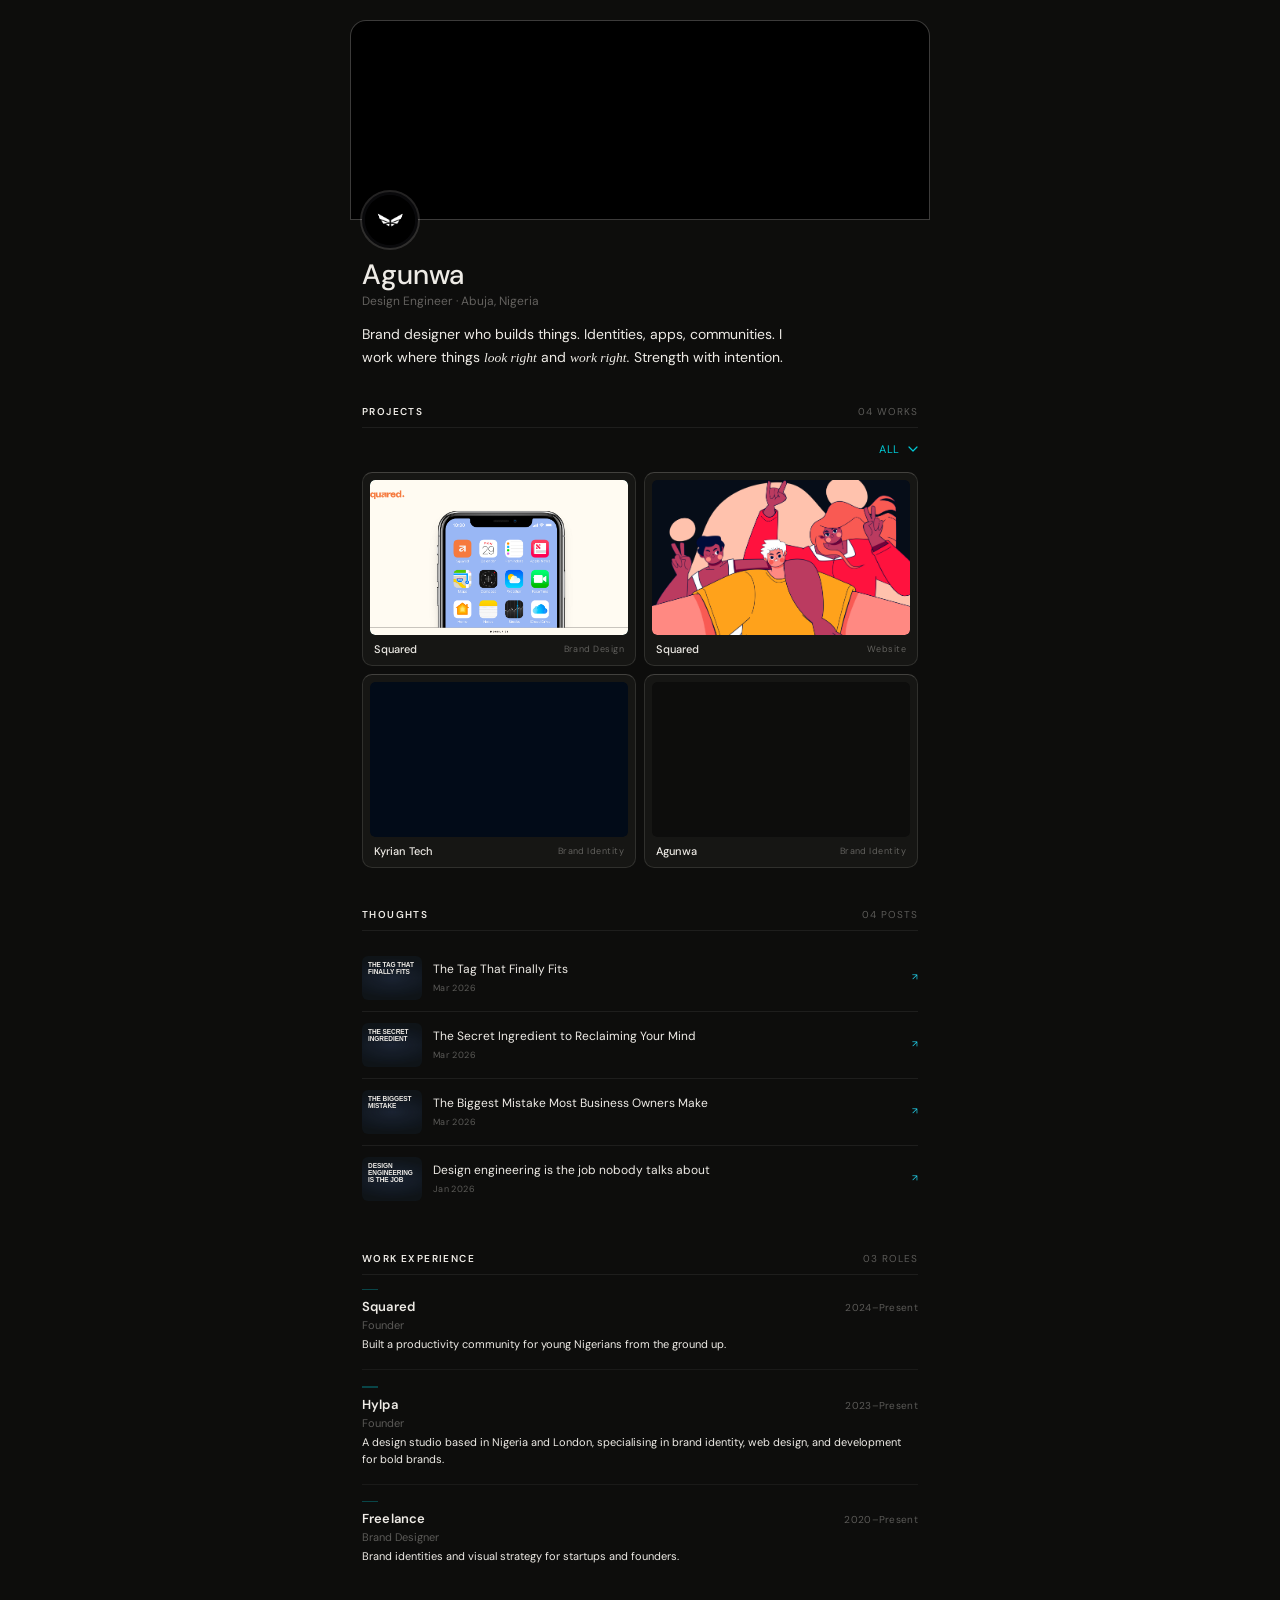
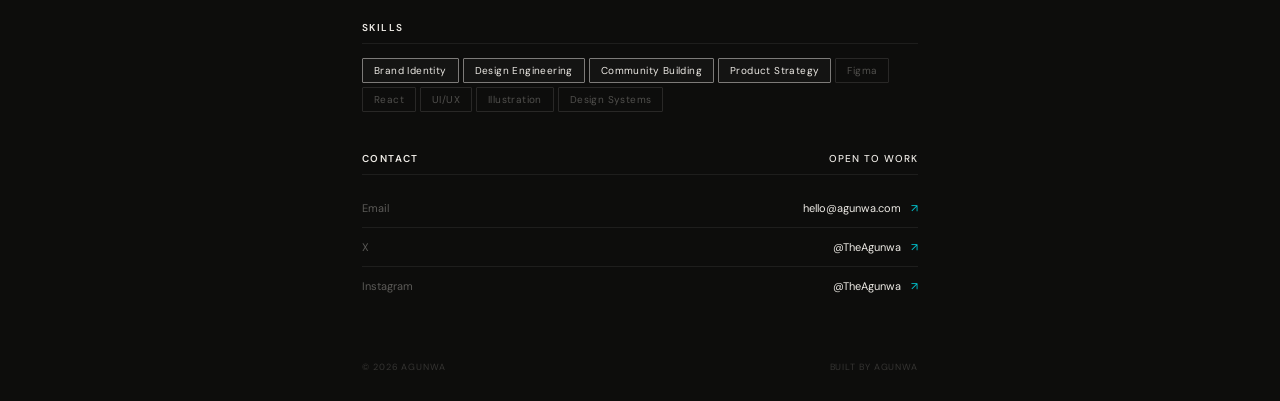
==== index.html @ 2cf4c671 "initial commit" ====
<!DOCTYPE html>
<html lang="en">
<head>
  <meta charset="UTF-8">
  <meta name="viewport" content="width=device-width, initial-scale=1.0">
  <title>Agunwa — Design Engineer</title>
  <link rel="preconnect" href="https://fonts.googleapis.com">
  <link rel="preconnect" href="https://fonts.gstatic.com" crossorigin>
  <link href="https://fonts.googleapis.com/css2?family=DM+Sans:ital,opsz,wght@0,9..40,300;0,9..40,400;0,9..40,500;0,9..40,600;1,9..40,300;1,9..40,400&display=swap" rel="stylesheet">
  <link href="https://api.fontshare.com/v2/css?f[]=cabinet-grotesk@800&display=swap" rel="stylesheet">
  <link rel="stylesheet" href="style.css">
</head>
<body>
<div class="page-wrap">

  <!-- Status Bar -->
  <div class="status-bar">
    <span>9:41</span>
    <span>agunwa.com</span>
  </div>

  <!-- Hero cover frame -->
  <div class="hero-cover" aria-hidden="true">
    <video class="hero-cover-video" autoplay loop muted playsinline>
      <source src="/assets/Agunwa Rotating chrome.MP4" type="video/mp4">
    </video>
  </div>

  <main class="container">

    <!-- Hero -->
    <section class="hero">
      <div class="hero-top">
        <!-- Profile photo: real image with initials fallback -->
        <div class="profile-photo" aria-label="Profile photo of Agunwa">
          <img src="/assets/profile.jpg" alt="" class="profile-img" onerror="this.style.display='none'">
        </div>
        <h1 class="hero-name">Agunwa</h1>
        <p class="hero-sub">Design Engineer &middot; Abuja, Nigeria</p>
      </div>
<p class="hero-bio">Brand designer who builds things. Identities, apps, communities. I work where things <em>look right</em> and <em>work right.</em> Strength with intention.</p>
    </section>

    <!-- Projects -->
    <section class="section">
      <div class="section-header">
        <span class="section-label">PROJECTS</span>
        <span class="section-count">04 WORKS</span>
      </div>
      <div class="project-filters">
        <div class="filter-dropdown" id="filterDropdown">
          <div class="filter-trigger" id="filterTrigger">
            <span class="filter-trigger-text" id="filterTriggerText">All</span>
            <svg class="filter-chevron" width="10" height="6" viewBox="0 0 10 6" fill="none" aria-hidden="true">
              <path d="M1 1L5 5L9 1" stroke="currentColor" stroke-width="1.2" stroke-linecap="round" stroke-linejoin="round"/>
            </svg>
          </div>
          <div class="filter-panel" id="filterPanel">
            <div class="filter-option active" data-value="all">All</div>
            <div class="filter-option" data-value="brand-identity">Brand Identity</div>
            <div class="filter-option" data-value="website">Website</div>
            <div class="filter-option" data-value="event">Event</div>
            <div class="filter-option" data-value="app">App</div>
          </div>
        </div>
      </div>

      <div class="projects-grid">

        <a class="project-card" href="/projects/squared.html" data-category="brand-identity">
          <div class="project-image">
            <div class="project-img-placeholder" style="background: #004D52;">
              <img src="/assets/squared/Squared presentation_PAGE 27.jpg" alt="Squared project screenshot" class="project-img" onerror="this.style.display='none'">
            </div>
          </div>
          <div class="project-info">
            <span class="project-name">Squared</span>
            <span class="project-tag">Brand Design</span>
          </div>
        </a>

        <a class="project-card" href="https://squared.ng" target="_blank" rel="noopener noreferrer" data-category="website">
          <div class="project-image">
            <div class="project-img-placeholder" style="background: #060D18;">
              <img src="/assets/squared/3 friends illustration.png" alt="Squared website screenshot" class="project-img" onerror="this.style.display='none'">
            </div>
          </div>
          <div class="project-info">
            <span class="project-name">Squared</span>
            <span class="project-tag">Website</span>
          </div>
        </a>

        <a class="project-card" href="/projects/kyrian.html" data-category="brand-identity">
          <div class="project-image">
            <div class="project-img-placeholder" style="background: #020B18;">
              <img src="/assets/kyrian/Kyrian landscapse socials. jpegs-04.jpg" alt="Kyrian Tech brand identity" class="project-img" onerror="this.style.display='none'">
            </div>
          </div>
          <div class="project-info">
            <span class="project-name">Kyrian Tech</span>
            <span class="project-tag">Brand Identity</span>
          </div>
        </a>


        <a class="project-card" href="/projects/agunwa.html" data-category="brand-identity">
          <div class="project-image">
            <div class="project-img-placeholder" style="background: #0D0D0C;">
              <img src="/assets/agunwa/Agunwa Presentation v1-07.jpg" alt="Agunwa brand identity" class="project-img" onerror="this.style.display='none'">
            </div>
          </div>
          <div class="project-info">
            <span class="project-name">Agunwa</span>
            <span class="project-tag">Brand Identity</span>
          </div>
        </a>

      </div>
    </section>

    <!-- Thoughts -->
    <section class="section">
      <div class="section-header">
        <span class="section-label">THOUGHTS</span>
        <span class="section-count">04 POSTS</span>
      </div>
      <div class="thoughts-list">

        <a class="thought-row" href="/thoughts/design-engineer.html">
          <div class="thought-thumb" role="img" aria-label="Post thumbnail">
            <span style="font-family:'Cabinet Grotesk',sans-serif;font-weight:800;font-size:6.5px;color:#eeebe6;line-height:1.15;letter-spacing:-0.01em;">THE TAG THAT FINALLY FITS</span>
          </div>
          <div class="thought-text">
            <p class="thought-title">The Tag That Finally Fits</p>
            <p class="thought-date">Mar 2026</p>
          </div>
          <span class="arrow" aria-hidden="true">&#8599;&#xFE0E;</span>
        </a>

        <a class="thought-row" href="/thoughts/boredom.html">
          <div class="thought-thumb" role="img" aria-label="Post thumbnail">
            <span style="font-family:'Cabinet Grotesk',sans-serif;font-weight:800;font-size:6.5px;color:#eeebe6;line-height:1.15;letter-spacing:-0.01em;">THE SECRET INGREDIENT</span>
          </div>
          <div class="thought-text">
            <p class="thought-title">The Secret Ingredient to Reclaiming Your Mind</p>
            <p class="thought-date">Mar 2026</p>
          </div>
          <span class="arrow" aria-hidden="true">&#8599;&#xFE0E;</span>
        </a>

        <a class="thought-row" href="/thoughts/social-media-mistake.html">
          <div class="thought-thumb" role="img" aria-label="Post thumbnail">
            <span style="font-family:'Cabinet Grotesk',sans-serif;font-weight:800;font-size:6.5px;color:#eeebe6;line-height:1.15;letter-spacing:-0.01em;">THE BIGGEST MISTAKE</span>
          </div>
          <div class="thought-text">
            <p class="thought-title">The Biggest Mistake Most Business Owners Make</p>
            <p class="thought-date">Mar 2026</p>
          </div>
          <span class="arrow" aria-hidden="true">&#8599;&#xFE0E;</span>
        </a>

        <div class="thought-row">
          <div class="thought-thumb" role="img" aria-label="Post thumbnail">
            <span style="font-family:'Cabinet Grotesk',sans-serif;font-weight:800;font-size:6.5px;color:#eeebe6;line-height:1.15;letter-spacing:-0.01em;">DESIGN ENGINEERING IS THE JOB</span>
          </div>
          <div class="thought-text">
            <p class="thought-title">Design engineering is the job nobody talks about</p>
            <p class="thought-date">Jan 2026</p>
          </div>
          <span class="arrow" aria-hidden="true">&#8599;&#xFE0E;</span>
        </div>

      </div>
    </section>

    <!-- Work Experience -->
    <section class="section">
      <div class="section-header">
        <span class="section-label">WORK EXPERIENCE</span>
        <span class="section-count">03 ROLES</span>
      </div>
      <div class="experience-list">

        <div class="experience-row">
          <div class="exp-top">
            <span class="exp-company">Squared</span>
            <span class="exp-date">2024&ndash;Present</span>
          </div>
          <p class="exp-role">Founder</p>
          <p class="exp-desc">Built a productivity community for young Nigerians from the ground up.</p>
        </div>

        <div class="experience-row">
          <div class="exp-top">
            <span class="exp-company">Hylpa</span>
            <span class="exp-date">2023&ndash;Present</span>
          </div>
          <p class="exp-role">Founder</p>
          <p class="exp-desc">A design studio based in Nigeria and London, specialising in brand identity, web design, and development for bold brands.</p>
        </div>

        <div class="experience-row">
          <div class="exp-top">
            <span class="exp-company">Freelance</span>
            <span class="exp-date">2020&ndash;Present</span>
          </div>
          <p class="exp-role">Brand Designer</p>
          <p class="exp-desc">Brand identities and visual strategy for startups and founders.</p>
        </div>

      </div>
    </section>

    <!-- Skills -->
    <section class="section">
      <div class="section-header">
        <span class="section-label">SKILLS</span>
      </div>
      <div class="skills-wrap">
        <span class="skill active">Brand Identity</span>
        <span class="skill active">Design Engineering</span>
        <span class="skill active">Community Building</span>
        <span class="skill active">Product Strategy</span>
        <span class="skill">Figma</span>
        <span class="skill">React</span>
        <span class="skill">UI/UX</span>
        <span class="skill">Illustration</span>
        <span class="skill">Design Systems</span>
      </div>
    </section>

    <!-- Contact -->
    <section class="section">
      <div class="section-header">
        <span class="section-label">CONTACT</span>
        <span class="section-count open-label">OPEN TO WORK</span>
      </div>
      <div class="contact-list">
        <a href="mailto:hello@agunwa.com" class="contact-row">
          <span class="contact-label">Email</span>
          <span class="contact-value">hello@agunwa.com <span class="arrow" aria-hidden="true">&#8599;&#xFE0E;</span></span>
        </a>
        <a href="https://x.com/TheAgunwa" class="contact-row" target="_blank" rel="noopener">
          <span class="contact-label">X</span>
          <span class="contact-value">@TheAgunwa <span class="arrow" aria-hidden="true">&#8599;&#xFE0E;</span></span>
        </a>
        <a href="https://instagram.com/TheAgunwa" class="contact-row" target="_blank" rel="noopener">
          <span class="contact-label">Instagram</span>
          <span class="contact-value">@TheAgunwa <span class="arrow" aria-hidden="true">&#8599;&#xFE0E;</span></span>
        </a>
      </div>
    </section>

  </main>

  <!-- Footer -->
  <footer class="footer">
    <span>&copy; 2026 AGUNWA</span>
    <span>BUILT BY AGUNWA</span>
  </footer>

</div><!-- /.page-wrap -->
  <script src="script.js"></script>
</body>
</html>
---- style.css ----
/* ============================================
   RESET & BASE
   ============================================ */
*, *::before, *::after {
  box-sizing: border-box;
  margin: 0;
  padding: 0;
}

html {
  font-size: 16px;
  -webkit-text-size-adjust: 100%;
  scroll-behavior: smooth;
  overflow-x: hidden;
}

.page-wrap {
  overflow-x: hidden;
  width: 100%;
}

body {
  background: #0D0D0C;
  color: #eeebe6;
  font-family: 'DM Sans', sans-serif;
  overflow-x: hidden;
  /* Fade in on load */
  opacity: 0;
  animation: fadeIn 400ms ease 50ms forwards;
}

@keyframes fadeIn {
  to { opacity: 1; }
}

a {
  color: inherit;
  text-decoration: none;
}

img {
  display: block;
  max-width: 100%;
}


/* ============================================
   STATUS BAR — removed
   ============================================ */
.status-bar {
  display: none;
}


/* ============================================
   LAYOUT CONTAINER
   ============================================ */
.container {
  padding: 0 20px;
  max-width: 390px;
  margin: 0 auto;
}


/* ============================================
   HERO COVER FRAME
   ============================================ */
.hero-cover {
  margin: 20px 20px 0;
  border-radius: 16px 16px 0 0;
  height: 200px;
  background: #000;
  border: 0.5px solid rgba(238, 235, 230, 0.25);
  position: relative;
  overflow: hidden;
}

/* Video — rotating chrome logo, centred and fully visible */
.hero-cover-video {
  position: absolute;
  inset: 0;
  width: 100%;
  height: 100%;
  object-fit: contain;
}


/* ============================================
   HERO
   ============================================ */
.hero {
  padding: 0 0 36px;
}

.hero-top {
  display: flex;
  flex-direction: column;
  align-items: flex-start;
  margin-top: -28px;
  margin-bottom: 0;
}

/* Profile photo: 56px circle with image + initials fallback */
/* box-shadow ring creates the halo without affecting layout or position */
.profile-photo {
  width: 56px;
  height: 56px;
  border-radius: 50%;
  background: #000;
  border: 3px solid #09090b;
  box-shadow: 0 0 0 2px rgba(238, 235, 230, 0.15);
  display: flex;
  align-items: center;
  justify-content: center;
  font-family: 'DM Sans', sans-serif;
  font-size: 13px;
  font-weight: 600;
  color: #eeebe6;
  letter-spacing: 0.04em;
  flex-shrink: 0;
  user-select: none;
  position: relative;
  z-index: 1;
  overflow: hidden;
  margin-bottom: 10px;
}

.profile-img {
  position: absolute;
  inset: 0;
  width: 100%;
  height: 100%;
  object-fit: cover;
  border-radius: 50%;
}

.profile-initials {
  position: relative;
  z-index: 0;
}

.hero-name {
  font-family: 'DM Sans', sans-serif;
  font-size: 16px;
  font-weight: 500;
  letter-spacing: 0;
  line-height: 1.2;
  color: #eeebe6;
  margin-bottom: 3px;
}

.hero-sub {
  font-family: 'DM Sans', sans-serif;
  font-size: 11px;
  font-weight: 400;
  color: rgba(238, 235, 230, 0.38);
  line-height: 1;
}

.hero-headline {
  font-family: 'Cabinet Grotesk', sans-serif;
  font-size: clamp(52px, 14vw, 68px);
  font-weight: 800;
  line-height: 0.82;
  letter-spacing: -0.01em;
  color: #eeebe6;
  margin-bottom: 18px;
}

/* "more." — Times New Roman italic accent */
.hero-headline em {
  font-family: 'Times New Roman', Times, serif;
  font-style: italic;
  font-size: clamp(52px, 14vw, 68px);
  font-weight: 400;
  line-height: 0.82;
  color: #eeebe6;
}

.hero-bio {
  font-family: 'DM Sans', sans-serif;
  font-size: 13px;
  font-weight: 400;
  line-height: 1.65;
  color: #eeebe6;
  max-width: 340px;
  margin-top: 16px;
}

/* Italic moments in bio */
.hero-bio em {
  font-family: 'Times New Roman', Times, serif;
  font-style: italic;
  font-size: 13.5px;
  color: #eeebe6;
}


/* ============================================
   SECTION CHROME
   ============================================ */
.section {
  margin-bottom: 40px;
}

.section-header {
  display: flex;
  justify-content: space-between;
  align-items: center;
  padding-bottom: 9px;
  margin-bottom: 14px;
  border-bottom: 0.5px solid rgba(238, 235, 230, 0.08);
}

.section-label {
  font-family: 'DM Sans', sans-serif;
  font-size: 10px;
  font-weight: 600;
  letter-spacing: 0.14em;
  color: #eeebe6;
}

.section-count {
  font-family: 'DM Sans', sans-serif;
  font-size: 10px;
  font-weight: 400;
  letter-spacing: 0.1em;
  color: rgba(238, 235, 230, 0.35);
}


/* ============================================
   PROJECT FILTERS
   ============================================ */
.project-filters {
  margin-top: 12px;
  margin-bottom: 16px;
  display: flex;
  justify-content: flex-end;
}

.filter-dropdown {
  position: relative;
  width: fit-content;
}

.filter-trigger {
  display: flex;
  align-items: center;
  gap: 8px;
  cursor: pointer;
  font-family: 'DM Sans', sans-serif;
  font-size: 11px;
  color: #00C8D4;
  letter-spacing: 0.06em;
  text-transform: uppercase;
  font-weight: 400;
  user-select: none;
  transition: color 150ms ease;
}

.filter-trigger:hover {
  color: #00C8D4;
}

.filter-chevron {
  flex-shrink: 0;
  transition: transform 200ms ease;
}

.filter-dropdown.open .filter-chevron {
  transform: rotate(180deg);
}

.filter-panel {
  display: none;
  position: absolute;
  top: calc(100% + 8px);
  right: 0;
  background: #111;
  border: 0.5px solid rgba(238,235,230,0.08);
  padding: 6px 0;
  z-index: 10;
  min-width: 140px;
}


.filter-option {
  font-family: 'DM Sans', sans-serif;
  font-size: 11px;
  padding: 8px 16px;
  color: rgba(238,235,230,0.4);
  cursor: pointer;
  letter-spacing: 0.04em;
  text-transform: uppercase;
  transition: color 150ms ease, background 150ms ease;
}

.filter-option:hover {
  color: #eeebe6;
  background: rgba(238,235,230,0.04);
}

.filter-option.active {
  color: #00C8D4;
}

/* ============================================
   PROJECTS GRID
   ============================================ */
.projects-grid {
  display: grid;
  grid-template-columns: 1fr 1fr;
  gap: 8px;
}

.project-card {
  background: rgba(238, 235, 230, 0.04);
  border: 0.5px solid rgba(238, 235, 230, 0.12);
  border-top: 1px solid rgba(238, 235, 230, 0.2);
  border-radius: 10px;
  padding: 7px 7px 0;
  cursor: pointer;
  transition: opacity 0.2s ease;
  overflow: hidden;
  text-decoration: none;
  color: inherit;
  display: block;
}

.project-card:hover {
  opacity: 0.75;
}

.project-image {
  /* wrapper that clips the placeholder+img together */
  border-radius: 5px;
  overflow: hidden;
}

.project-img-placeholder {
  /* Solid colour block — accent lives here only, untouched */
  aspect-ratio: 5 / 3;
  border-radius: 5px;
  overflow: hidden;
  position: relative;
  width: 100%;
}

.project-img {
  position: absolute;
  inset: 0;
  width: 100%;
  height: 100%;
  object-fit: cover;
  display: block;
}

.project-info {
  display: flex;
  justify-content: space-between;
  align-items: center;
  padding: 7px 4px 9px;
}

.project-name {
  font-family: 'DM Sans', sans-serif;
  font-size: 11px;
  font-weight: 500;
  color: #eeebe6;
}

.project-tag {
  font-family: 'DM Sans', sans-serif;
  font-size: 9px;
  font-weight: 400;
  color: rgba(238, 235, 230, 0.35);
  letter-spacing: 0.05em;
}


/* ============================================
   THOUGHTS
   ============================================ */
.thoughts-list {
  display: flex;
  flex-direction: column;
}

.thought-row {
  display: flex;
  align-items: center;
  gap: 0;
  padding: 11px 0;
  border-bottom: 0.5px solid rgba(238, 235, 230, 0.08);
  cursor: pointer;
  transition: opacity 0.2s ease;
  text-decoration: none;
  color: inherit;
}

.thought-row:last-child {
  border-bottom: none;
}

.thought-row:hover {
  opacity: 0.75;
}

.thought-thumb {
  width: 60px;
  height: 44px;
  flex-shrink: 0;
  margin-right: 11px;
  border-radius: 6px;
  overflow: hidden;
  background-image: url('/assets/Agunwa thoughts background.-01.jpg');
  background-size: cover;
  background-position: center;
  display: flex;
  flex-direction: column;
  justify-content: flex-start;
  padding: 5px 6px;
  padding-top: 5px;
}


.thought-img {
  width: 100%;
  height: 100%;
  object-fit: cover;
  position: absolute;
  inset: 0;
}

.thought-text {
  flex: 1;
  min-width: 0;
}

.thought-title {
  font-family: 'DM Sans', sans-serif;
  font-size: 12px;
  font-weight: 400;
  color: #eeebe6;
  line-height: 1.45;
  margin-bottom: 4px;
  overflow: hidden;
  display: -webkit-box;
  -webkit-box-orient: vertical;
  -webkit-line-clamp: 2;
}

.thought-date {
  font-family: 'DM Sans', sans-serif;
  font-size: 9px;
  font-weight: 400;
  color: rgba(238, 235, 230, 0.35);
  letter-spacing: 0.04em;
}

.arrow {
  font-size: 9px;
  color: #22D3EE;
  flex-shrink: 0;
  line-height: 1;
  align-self: center;
  margin-left: 5px;
}


/* ============================================
   WORK EXPERIENCE
   ============================================ */
.experience-list {
  display: flex;
  flex-direction: column;
}

.experience-row {
  padding: 16px 0;
  border-top: 0.5px solid rgba(238, 235, 230, 0.06);
}

.experience-row:first-child {
  border-top: none;
  padding-top: 0;
}

.exp-top {
  display: flex;
  justify-content: space-between;
  align-items: baseline;
  margin-bottom: 3px;
}

.exp-company {
  font-family: 'DM Sans', sans-serif;
  font-size: 13px;
  font-weight: 600;
  color: #eeebe6;
  letter-spacing: 0.01em;
}

.exp-company::before {
  content: '';
  display: block;
  width: 16px;
  height: 1.5px;
  background: rgba(0, 200, 212, 0.3);
  margin-bottom: 8px;
}

.exp-date {
  font-family: 'DM Sans', sans-serif;
  font-size: 10px;
  font-weight: 400;
  color: rgba(238, 235, 230, 0.35);
  letter-spacing: 0.03em;
}

.exp-role {
  font-family: 'DM Sans', sans-serif;
  font-size: 11px;
  font-weight: 400;
  color: rgba(238, 235, 230, 0.35);
  margin-bottom: 4px;
}

.exp-desc {
  font-family: 'DM Sans', sans-serif;
  font-size: 11px;
  font-weight: 400;
  color: #eeebe6;
  line-height: 1.55;
}


/* ============================================
   SKILLS
   ============================================ */
.skills-wrap {
  display: flex;
  flex-wrap: wrap;
  gap: 6px;
  width: 100%;
  box-sizing: border-box;
  padding: 1px;
}

.skill {
  font-family: 'DM Sans', sans-serif;
  font-size: 10px;
  font-weight: 400;
  letter-spacing: 0.04em;
  padding: 5px 11px;
  /* Sharp edges — zero border-radius */
  border-radius: 0;
  border: none;
  box-shadow: 0 0 0 0.5px rgba(238, 235, 230, 0.25);
  color: rgba(238, 235, 230, 0.3);
  white-space: nowrap;
}

.skill.active {
  box-shadow: 0 0 0 0.5px #eeebe6;
  color: #eeebe6;
  background: rgba(238, 235, 230, 0.03);
}


/* ============================================
   CONTACT
   ============================================ */
.open-label {
  /* Override dimmed colour for OPEN TO WORK */
  color: #eeebe6 !important;
  font-weight: 500;
}

.contact-list {
  display: flex;
  flex-direction: column;
}

.contact-row {
  display: flex;
  justify-content: space-between;
  align-items: center;
  padding: 12px 0;
  border-bottom: 0.5px solid rgba(238, 235, 230, 0.08);
  transition: opacity 0.2s ease;
  cursor: pointer;
}

.contact-row:last-child {
  border-bottom: none;
}

.contact-row:hover {
  opacity: 0.75;
}

.contact-label {
  font-family: 'DM Sans', sans-serif;
  font-size: 11px;
  font-weight: 400;
  color: rgba(238, 235, 230, 0.35);
}

.contact-value {
  font-family: 'DM Sans', sans-serif;
  font-size: 11px;
  font-weight: 400;
  color: #eeebe6;
  display: flex;
  align-items: center;
  gap: 5px;
}

.contact-value .arrow {
  font-size: 11px;
  color: #00C8D4;
}


/* ============================================
   FOOTER
   ============================================ */
.footer {
  max-width: 390px;
  margin: 0 auto;
  display: flex;
  justify-content: space-between;
  align-items: center;
  padding: 16px 16px 28px;
  font-family: 'DM Sans', sans-serif;
  font-size: 9px;
  font-weight: 400;
  letter-spacing: 0.1em;
  color: rgba(238, 235, 230, 0.18);
}


/* ============================================
   RESPONSIVE — TABLET & DESKTOP
   ============================================ */

@media (min-width: 480px) {
  .hero-cover {
    max-width: 440px;
    margin-left: auto;
    margin-right: auto;
  }

  .container {
    max-width: 480px;
    padding: 0 24px;
  }

  .footer {
    max-width: 480px;
    padding-left: 24px;
    padding-right: 24px;
  }
}

@media (min-width: 768px) {
  .hero-cover {
    max-width: 520px;
  }

  .container {
    max-width: 560px;
    padding: 0 32px;
  }

  .footer {
    max-width: 560px;
    padding-left: 32px;
    padding-right: 32px;
  }

  .hero-headline {
    font-size: 80px;
  }

  .hero-headline em {
    font-size: 80px;
  }

  .hero-bio {
    font-size: 14px;
    max-width: 440px;
  }

  .profile-photo {
    width: 56px;
    height: 56px;
    font-size: 15px;
  }

  .hero-name {
    font-size: 28px;
  }

  .hero-sub {
    font-size: 12px;
  }
}

@media (min-width: 1024px) {
  .hero-cover {
    max-width: 580px;
  }

  .container,
  .section,
  .footer {
    max-width: 620px;
  }

  .hero-headline {
    font-size: 92px;
  }

  .hero-headline em {
    font-size: 92px;
  }
}
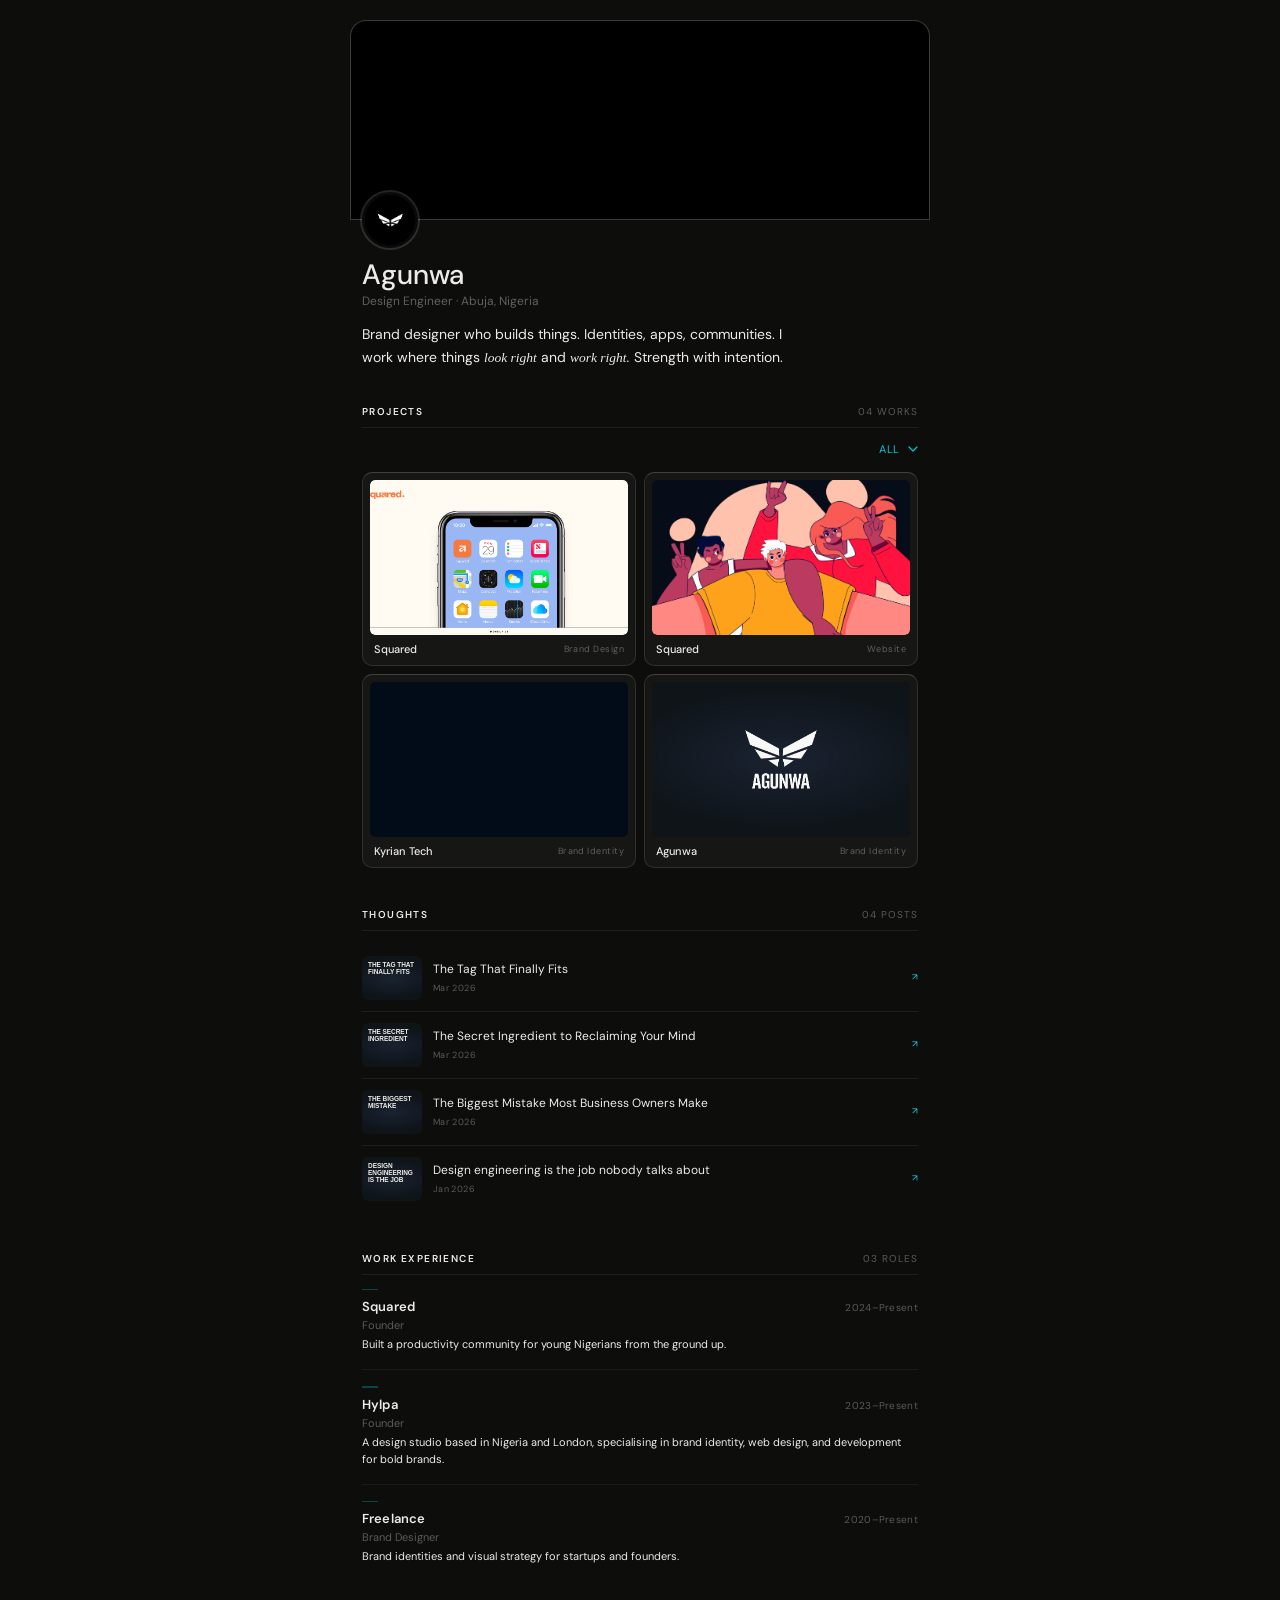
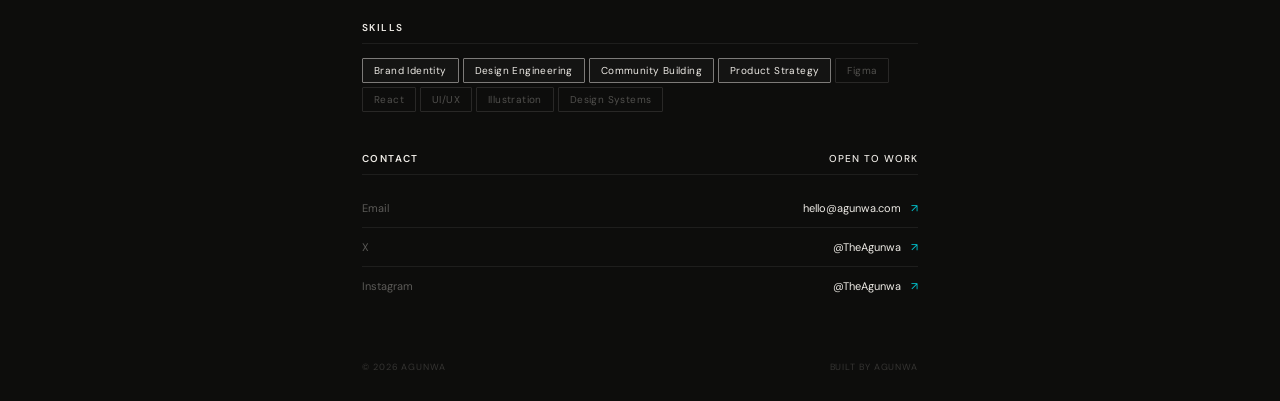
==== commit 03705c93: "Fix hero video not autoplaying: rename file and add play() fallback Renamed 'Agunwa Rotating chrome." ====
--- a/index.html
+++ b/index.html
@@ -21,8 +21,8 @@
 
   <!-- Hero cover frame -->
   <div class="hero-cover" aria-hidden="true">
-    <video class="hero-cover-video" autoplay loop muted playsinline>
-      <source src="/assets/Agunwa Rotating chrome.MP4" type="video/mp4">
+    <video class="hero-cover-video" id="heroVideo" autoplay loop muted playsinline>
+      <source src="/assets/agunwa-rotating-chrome.mp4" type="video/mp4">
     </video>
   </div>
 
@@ -262,5 +262,9 @@
 
 </div><!-- /.page-wrap -->
   <script src="script.js"></script>
+  <script>
+    var v = document.getElementById('heroVideo');
+    if (v) v.play().catch(function(){});
+  </script>
 </body>
 </html>
